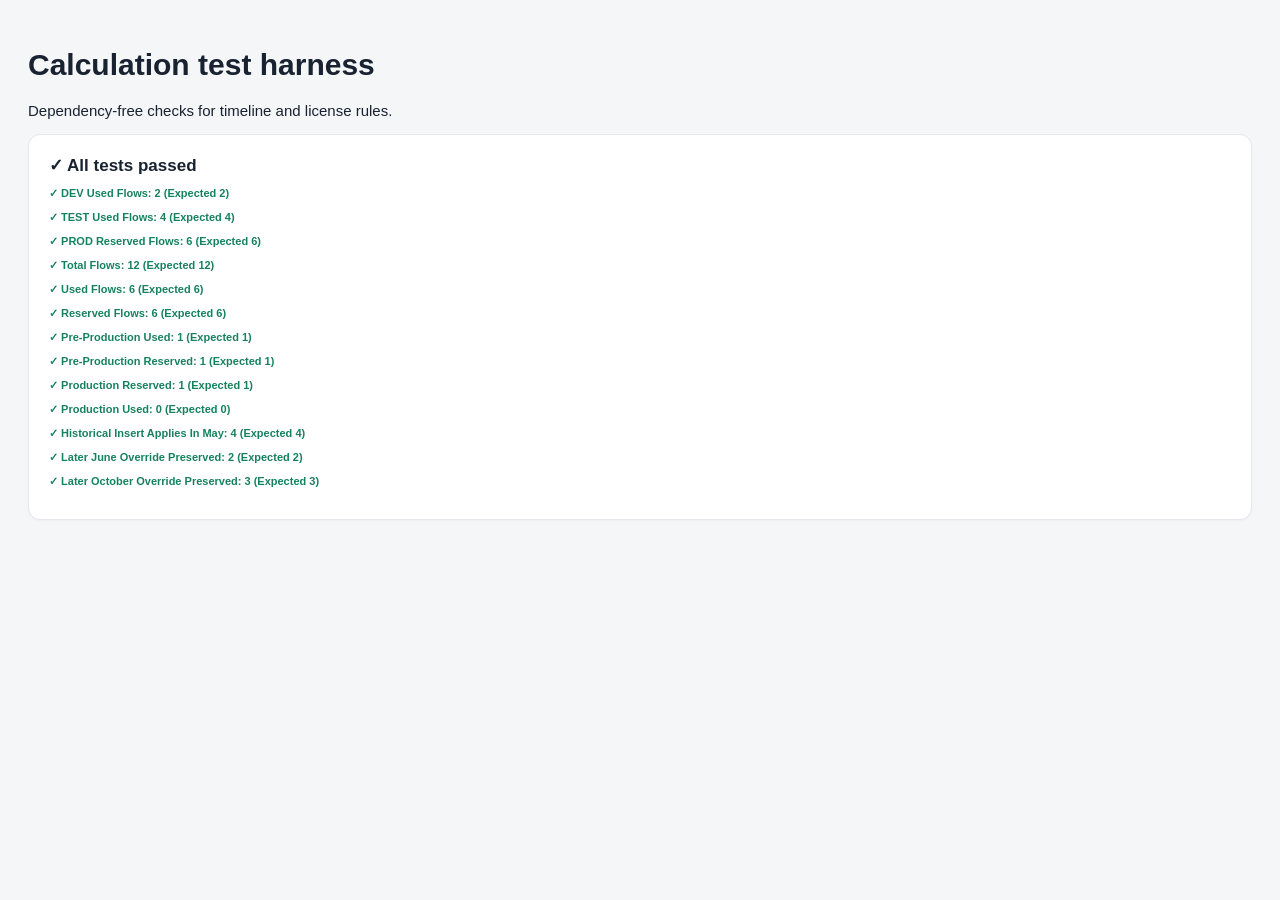
==== mulesoft-cost-estimator/tests.html @ 79ee87be "Add MuleSoft license capacity planner" ====
<!doctype html><html lang="en"><head><meta charset="utf-8"><title>Capacity calculation tests</title><link rel="stylesheet" href="styles.css"></head><body><main><h1>Calculation test harness</h1><p>Dependency-free checks for timeline and license rules.</p><div id="results" class="panel"></div></main><script src="js/timelines.js"></script><script src="js/storage.js"></script><script src="js/validation.js"></script><script src="js/calculations.js"></script><script src="js/tests.js"></script></body></html>
---- mulesoft-cost-estimator/styles.css ----
:root{--ink:#182230;--muted:#667085;--line:#e4e7ec;--bg:#f4f6f8;--panel:#fff;--nav:#101828;--blue:#1769e0;--blue-soft:#eaf2ff;--teal:#087f8c;--green:#16825d;--amber:#b54708;--amber-soft:#fff4e5;--red:#c4320a;--red-soft:#fff0ed;--shadow:0 10px 30px rgba(16,24,40,.1);font-family:Inter,ui-sans-serif,-apple-system,BlinkMacSystemFont,"Segoe UI",sans-serif;color:var(--ink);font-size:15px}*{box-sizing:border-box}body{margin:0;background:var(--bg);min-width:320px}button,input,select,textarea{font:inherit}button{cursor:pointer}.skip-link{position:fixed;left:1rem;top:-4rem;z-index:20;background:#fff;padding:.75rem}.skip-link:focus{top:1rem}.topbar{height:72px;background:#fff;border-bottom:1px solid var(--line);display:flex;align-items:center;padding:0 24px;position:sticky;top:0;z-index:5;gap:24px}.brand{display:flex;align-items:center;gap:12px;min-width:275px}.brand-mark{display:grid;place-items:center;width:36px;height:36px;border-radius:10px;background:linear-gradient(145deg,#2478ef,#084ca9);color:#fff;font-weight:800}.brand small,.sidebar-note small{display:block;color:var(--muted);font-size:11px;margin-top:2px}.month-controls{display:flex;align-items:center;gap:6px;margin-left:auto}.month-controls input{border:1px solid var(--line);border-radius:8px;padding:8px 10px;font-weight:650}.icon-button,.quiet-button,.primary-button,.danger-button{border:1px solid var(--line);background:#fff;border-radius:8px;padding:8px 12px;color:var(--ink)}.icon-button{font-size:20px;line-height:1;padding:7px 10px}.primary-button{background:var(--blue);border-color:var(--blue);color:#fff;font-weight:650}.danger-button{color:var(--red);border-color:#f4b9aa}.quiet-button:hover,.icon-button:hover{background:#f8fafc}.mode-switch{display:flex;background:#f2f4f7;padding:3px;border-radius:9px}.mode-switch button{border:0;background:transparent;padding:7px 12px;border-radius:7px;color:var(--muted)}.mode-switch button.active{background:#fff;color:var(--ink);box-shadow:0 1px 3px #cdd2d9;font-weight:650}.app-shell{display:grid;grid-template-columns:224px 1fr;min-height:calc(100vh - 72px)}.sidebar{background:var(--nav);padding:18px 12px;display:flex;flex-direction:column;position:sticky;top:72px;height:calc(100vh - 72px)}.sidebar nav{display:grid;gap:4px}.nav-item{border:0;background:transparent;color:#aeb8c8;border-radius:8px;text-align:left;padding:11px 13px;display:flex;gap:11px;align-items:center}.nav-item:hover,.nav-item.active{background:#263348;color:#fff}.nav-item.active{box-shadow:inset 3px 0 #61a6ff}.sidebar-note{margin-top:auto;border-top:1px solid #344054;padding:17px 8px 4px;display:flex;color:#fff;gap:9px;align-items:center}.status-dot{width:8px;height:8px;background:#32d583;border-radius:50%}main{padding:28px;min-width:0}.view{display:none}.view.active{display:block}.page-head{display:flex;justify-content:space-between;align-items:flex-start;gap:20px;margin-bottom:22px}.page-head h1{margin:3px 0 5px;font-size:27px;letter-spacing:-.02em}.page-head p{margin:0;color:var(--muted)}.eyebrow{text-transform:uppercase;letter-spacing:.09em;font-size:11px;font-weight:750;color:var(--blue);margin:0}.actions{display:flex;gap:8px;flex-wrap:wrap}.metric-grid{display:grid;grid-template-columns:repeat(3,minmax(0,1fr));gap:16px}.pool-card,.panel,.stat-card{background:#fff;border:1px solid var(--line);border-radius:12px;box-shadow:0 1px 2px rgba(16,24,40,.03)}.pool-card{padding:20px;border-top:3px solid var(--blue)}.pool-card.warning{border-top-color:var(--amber)}.pool-card.danger{border-top-color:var(--red)}.pool-head{display:flex;justify-content:space-between;align-items:center}.pool-head h2{font-size:16px;margin:0}.badge{font-size:11px;padding:4px 8px;border-radius:999px;background:#eef2f6;color:#475467;font-weight:700}.badge.good{background:#e9f8f1;color:var(--green)}.badge.warn{background:var(--amber-soft);color:var(--amber)}.badge.bad{background:var(--red-soft);color:var(--red)}.big-number{font-size:34px;font-weight:750;margin:17px 0 2px;letter-spacing:-.03em}.big-number small{font-size:12px;color:var(--muted);font-weight:500}.meter{height:8px;background:#eef1f4;border-radius:5px;overflow:hidden;margin:14px 0}.meter span{display:block;background:var(--blue);height:100%;border-radius:5px}.danger .meter span{background:var(--red)}.pool-stats{display:grid;grid-template-columns:repeat(3,1fr);border-top:1px solid var(--line);padding-top:14px;gap:8px}.pool-stats span{font-size:11px;color:var(--muted);display:block}.pool-stats strong{display:block;margin-top:3px}.dashboard-grid{display:grid;grid-template-columns:1.5fr 1fr;gap:16px;margin-top:16px}.panel{padding:20px;margin-bottom:16px}.panel h2{font-size:17px;margin:0 0 4px}.panel-sub{color:var(--muted);font-size:13px;margin:0 0 18px}.breakdown-row{display:grid;grid-template-columns:90px 1fr auto;gap:12px;align-items:center;margin:14px 0}.bar{height:10px;background:#edf0f3;border-radius:6px;overflow:hidden;display:flex}.bar .used{background:var(--blue)}.bar .reserved{background:#f79009}.legend{display:flex;gap:16px;font-size:12px;color:var(--muted);margin-top:16px}.legend i{display:inline-block;width:8px;height:8px;border-radius:2px;margin-right:5px}.kpi-row{display:grid;grid-template-columns:repeat(4,1fr);gap:10px}.stat-card{padding:14px}.stat-card strong{font-size:23px;display:block}.stat-card span{color:var(--muted);font-size:12px}.warning-list{display:grid;gap:10px}.warning-item{display:flex;gap:10px;background:var(--amber-soft);border:1px solid #fedf89;border-radius:8px;padding:11px;color:#7a2e0e;font-size:13px}.empty{padding:38px;text-align:center;border:1px dashed #cfd4dc;border-radius:10px;color:var(--muted)}.toolbar{background:#fff;border:1px solid var(--line);border-radius:10px;padding:10px;display:flex;gap:10px;margin-bottom:14px;flex-wrap:wrap}.toolbar input,.toolbar select{border:1px solid var(--line);border-radius:7px;padding:8px 10px;background:#fff}.toolbar input[type=search]{min-width:240px;flex:1}.table-wrap{overflow:auto;background:#fff;border:1px solid var(--line);border-radius:11px}table{width:100%;border-collapse:collapse;white-space:nowrap}th{text-transform:uppercase;font-size:10px;letter-spacing:.06em;color:var(--muted);background:#f9fafb;text-align:left;padding:11px 13px;border-bottom:1px solid var(--line)}td{padding:13px;border-bottom:1px solid #edf0f2;font-size:13px}tr:last-child td{border:0}td strong{display:block}.subtle{font-size:11px;color:var(--muted)}.row-actions{display:flex;gap:4px}.row-actions button{border:0;background:transparent;color:var(--blue);padding:4px;font-size:12px}.state{font-size:11px;font-weight:700;text-transform:capitalize}.state.used{color:var(--green)}.state.reserved{color:var(--amber)}.state.inactive,.state.not-managed{color:var(--muted)}dialog{border:0;border-radius:14px;width:min(760px,calc(100% - 30px));padding:0;box-shadow:var(--shadow);max-height:90vh}dialog::backdrop{background:rgba(16,24,40,.55)}.modal-head{padding:20px 22px 16px;border-bottom:1px solid var(--line);display:flex;justify-content:space-between;align-items:flex-start}.modal-head h2{margin:4px 0 0;font-size:21px}.modal-body{padding:20px 22px;max-height:65vh;overflow:auto}.modal-actions{padding:14px 22px;border-top:1px solid var(--line);display:flex;justify-content:flex-end;gap:8px}.form-grid{display:grid;grid-template-columns:1fr 1fr;gap:14px}.field{display:grid;gap:6px}.field.full{grid-column:1/-1}.field label,.group-label{font-size:12px;font-weight:700;color:#344054}.field input,.field select,.field textarea{border:1px solid #d0d5dd;border-radius:8px;padding:9px 11px;width:100%}.field textarea{min-height:72px;resize:vertical}.env-box{border:1px solid var(--line);border-radius:9px;padding:13px}.env-grid{display:grid;grid-template-columns:repeat(3,1fr);gap:10px}.env-box h3{font-size:13px;margin:0 0 10px}.advisory{background:var(--amber-soft);border-left:3px solid #f79009;padding:11px 13px;margin:10px 0;font-size:13px}.data-actions{display:grid;grid-template-columns:repeat(2,1fr);gap:14px}.action-tile{border:1px solid var(--line);border-radius:10px;padding:18px}.action-tile h3{margin:0 0 5px}.action-tile p{color:var(--muted);min-height:40px}.forecast-table td:first-child{font-weight:650}.toast{position:fixed;right:24px;bottom:24px;background:#182230;color:#fff;padding:12px 16px;border-radius:9px;z-index:30;box-shadow:var(--shadow)}.sr-only{position:absolute;width:1px;height:1px;overflow:hidden;clip:rect(0,0,0,0)}@media(max-width:980px){.brand{min-width:auto}.brand div{display:none}.app-shell{grid-template-columns:68px 1fr}.sidebar{padding:12px 8px}.nav-item{font-size:0;justify-content:center}.nav-item span{font-size:18px}.sidebar-note{display:none}.dashboard-grid{grid-template-columns:1fr}.metric-grid{grid-template-columns:1fr}.topbar{gap:8px}.quiet-button#today-month{display:none}}@media(max-width:650px){.topbar{height:auto;flex-wrap:wrap;padding:10px 14px}.mode-switch{order:3;width:100%}.mode-switch button{flex:1}.app-shell{display:block}.sidebar{position:sticky;top:118px;height:auto;z-index:4;padding:6px;overflow:auto}.sidebar nav{display:flex}.nav-item{min-width:44px}.brand{display:none}.month-controls{margin:auto}.sidebar-note{display:none}main{padding:16px}.page-head{display:block}.page-head .actions{margin-top:13px}.kpi-row,.data-actions,.form-grid,.env-grid{grid-template-columns:1fr}.field.full{grid-column:auto}.pool-stats{grid-template-columns:repeat(3,1fr)}}
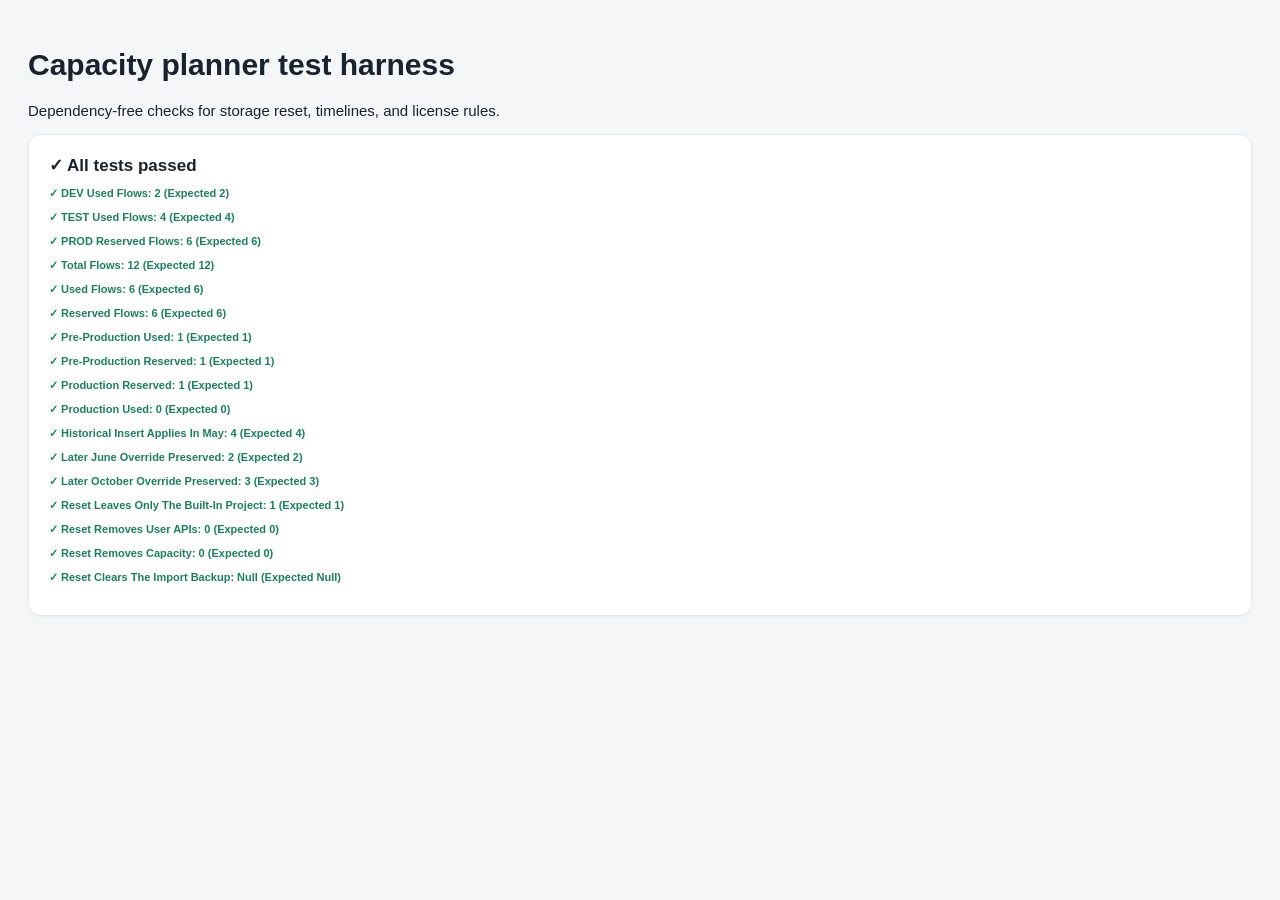
==== commit 2b563be3: "Add labs" ====
--- a/mulesoft-cost-estimator/tests.html
+++ b/mulesoft-cost-estimator/tests.html
@@ -1 +1 @@
-<!doctype html><html lang="en"><head><meta charset="utf-8"><title>Capacity calculation tests</title><link rel="stylesheet" href="styles.css"></head><body><main><h1>Calculation test harness</h1><p>Dependency-free checks for timeline and license rules.</p><div id="results" class="panel"></div></main><script src="js/timelines.js"></script><script src="js/storage.js"></script><script src="js/validation.js"></script><script src="js/calculations.js"></script><script src="js/tests.js"></script></body></html>
+<!doctype html><html lang="en"><head><meta charset="utf-8"><title>Capacity planner tests</title><link rel="stylesheet" href="styles.css"></head><body><main><h1>Capacity planner test harness</h1><p>Dependency-free checks for storage reset, timelines, and license rules.</p><div id="results" class="panel"></div></main><script src="js/timelines.js"></script><script src="js/storage.js"></script><script src="js/validation.js"></script><script src="js/calculations.js"></script><script src="js/tests.js"></script></body></html>
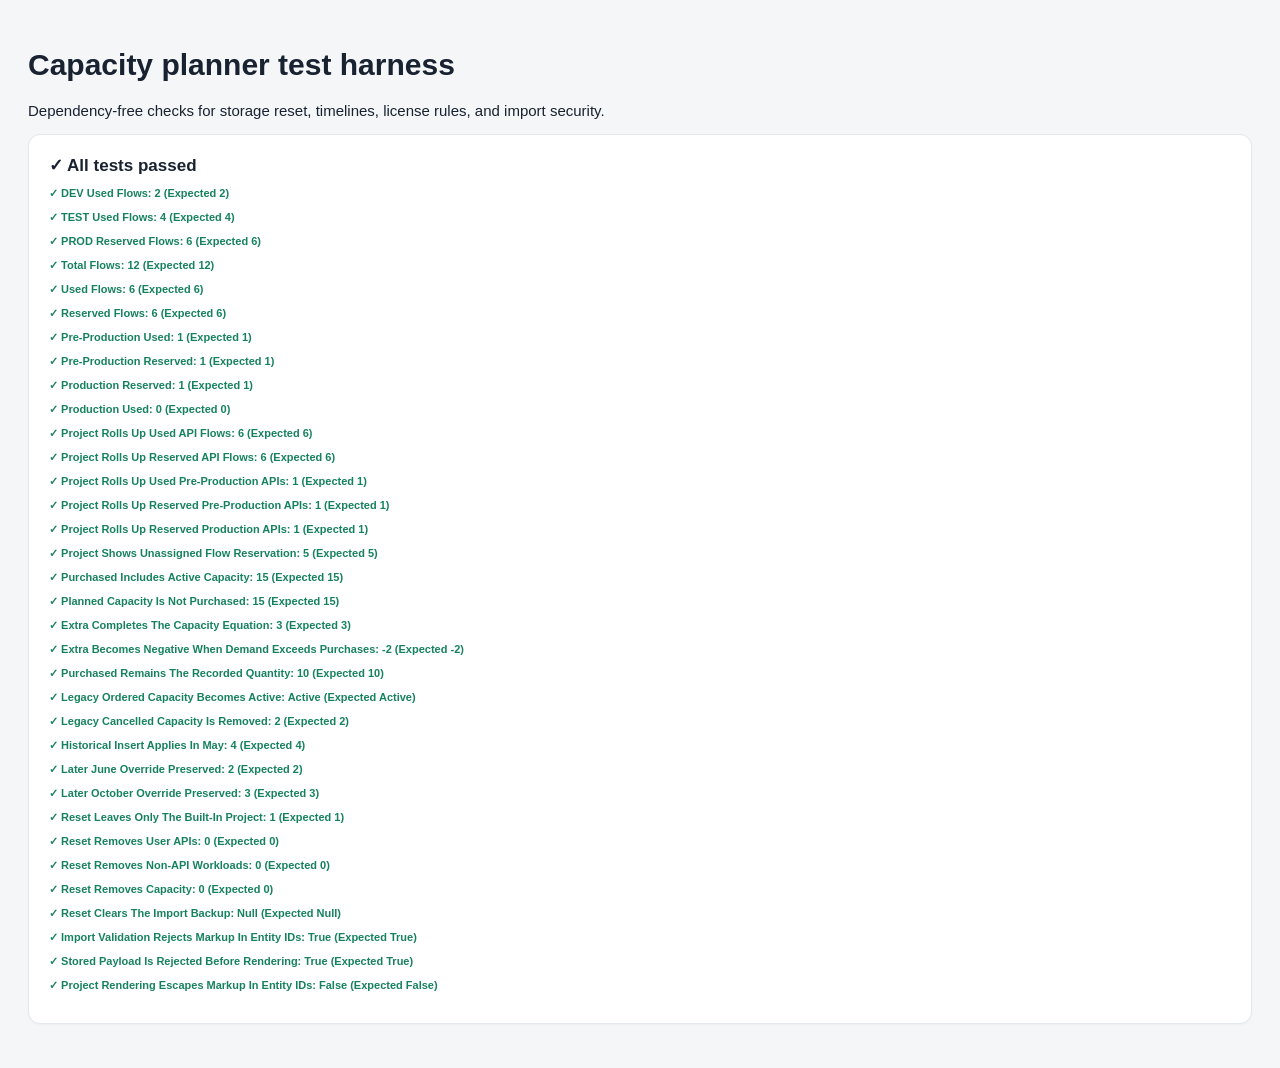
==== commit 80a9d8a0: "update" ====
--- a/mulesoft-cost-estimator/tests.html
+++ b/mulesoft-cost-estimator/tests.html
@@ -1 +1 @@
-<!doctype html><html lang="en"><head><meta charset="utf-8"><title>Capacity planner tests</title><link rel="stylesheet" href="styles.css"></head><body><main><h1>Capacity planner test harness</h1><p>Dependency-free checks for storage reset, timelines, and license rules.</p><div id="results" class="panel"></div></main><script src="js/timelines.js"></script><script src="js/storage.js"></script><script src="js/validation.js"></script><script src="js/calculations.js"></script><script src="js/tests.js"></script></body></html>
+<!doctype html><html lang="en"><head><meta charset="utf-8"><title>Capacity planner tests</title><link rel="stylesheet" href="styles.css"></head><body><main><h1>Capacity planner test harness</h1><p>Dependency-free checks for storage reset, timelines, license rules, and import security.</p><div id="results" class="panel"></div></main><script src="js/timelines.js"></script><script src="js/storage.js"></script><script src="js/validation.js"></script><script src="js/calculations.js"></script><script src="js/ui.js"></script><script src="js/tests.js"></script></body></html>
--- a/mulesoft-cost-estimator/styles.css
+++ b/mulesoft-cost-estimator/styles.css
@@ -1 +1,725 @@
-:root{--ink:#182230;--muted:#667085;--line:#e4e7ec;--bg:#f4f6f8;--panel:#fff;--nav:#101828;--blue:#1769e0;--blue-soft:#eaf2ff;--teal:#087f8c;--green:#16825d;--amber:#b54708;--amber-soft:#fff4e5;--red:#c4320a;--red-soft:#fff0ed;--shadow:0 10px 30px rgba(16,24,40,.1);font-family:Inter,ui-sans-serif,-apple-system,BlinkMacSystemFont,"Segoe UI",sans-serif;color:var(--ink);font-size:15px}*{box-sizing:border-box}body{margin:0;background:var(--bg);min-width:320px}button,input,select,textarea{font:inherit}button{cursor:pointer}.skip-link{position:fixed;left:1rem;top:-4rem;z-index:20;background:#fff;padding:.75rem}.skip-link:focus{top:1rem}.topbar{height:72px;background:#fff;border-bottom:1px solid var(--line);display:flex;align-items:center;padding:0 24px;position:sticky;top:0;z-index:5;gap:24px}.brand{display:flex;align-items:center;gap:12px;min-width:275px}.brand-mark{display:grid;place-items:center;width:36px;height:36px;border-radius:10px;background:linear-gradient(145deg,#2478ef,#084ca9);color:#fff;font-weight:800}.brand small,.sidebar-note small{display:block;color:var(--muted);font-size:11px;margin-top:2px}.month-controls{display:flex;align-items:center;gap:6px;margin-left:auto}.month-controls input{border:1px solid var(--line);border-radius:8px;padding:8px 10px;font-weight:650}.icon-button,.quiet-button,.primary-button,.danger-button{border:1px solid var(--line);background:#fff;border-radius:8px;padding:8px 12px;color:var(--ink)}.icon-button{font-size:20px;line-height:1;padding:7px 10px}.primary-button{background:var(--blue);border-color:var(--blue);color:#fff;font-weight:650}.danger-button{color:var(--red);border-color:#f4b9aa}.quiet-button:hover,.icon-button:hover{background:#f8fafc}.mode-switch{display:flex;background:#f2f4f7;padding:3px;border-radius:9px}.mode-switch button{border:0;background:transparent;padding:7px 12px;border-radius:7px;color:var(--muted)}.mode-switch button.active{background:#fff;color:var(--ink);box-shadow:0 1px 3px #cdd2d9;font-weight:650}.app-shell{display:grid;grid-template-columns:224px 1fr;min-height:calc(100vh - 72px)}.sidebar{background:var(--nav);padding:18px 12px;display:flex;flex-direction:column;position:sticky;top:72px;height:calc(100vh - 72px)}.sidebar nav{display:grid;gap:4px}.nav-item{border:0;background:transparent;color:#aeb8c8;border-radius:8px;text-align:left;padding:11px 13px;display:flex;gap:11px;align-items:center}.nav-item:hover,.nav-item.active{background:#263348;color:#fff}.nav-item.active{box-shadow:inset 3px 0 #61a6ff}.sidebar-note{margin-top:auto;border-top:1px solid #344054;padding:17px 8px 4px;display:flex;color:#fff;gap:9px;align-items:center}.status-dot{width:8px;height:8px;background:#32d583;border-radius:50%}main{padding:28px;min-width:0}.view{display:none}.view.active{display:block}.page-head{display:flex;justify-content:space-between;align-items:flex-start;gap:20px;margin-bottom:22px}.page-head h1{margin:3px 0 5px;font-size:27px;letter-spacing:-.02em}.page-head p{margin:0;color:var(--muted)}.eyebrow{text-transform:uppercase;letter-spacing:.09em;font-size:11px;font-weight:750;color:var(--blue);margin:0}.actions{display:flex;gap:8px;flex-wrap:wrap}.metric-grid{display:grid;grid-template-columns:repeat(3,minmax(0,1fr));gap:16px}.pool-card,.panel,.stat-card{background:#fff;border:1px solid var(--line);border-radius:12px;box-shadow:0 1px 2px rgba(16,24,40,.03)}.pool-card{padding:20px;border-top:3px solid var(--blue)}.pool-card.warning{border-top-color:var(--amber)}.pool-card.danger{border-top-color:var(--red)}.pool-head{display:flex;justify-content:space-between;align-items:center}.pool-head h2{font-size:16px;margin:0}.badge{font-size:11px;padding:4px 8px;border-radius:999px;background:#eef2f6;color:#475467;font-weight:700}.badge.good{background:#e9f8f1;color:var(--green)}.badge.warn{background:var(--amber-soft);color:var(--amber)}.badge.bad{background:var(--red-soft);color:var(--red)}.big-number{font-size:34px;font-weight:750;margin:17px 0 2px;letter-spacing:-.03em}.big-number small{font-size:12px;color:var(--muted);font-weight:500}.meter{height:8px;background:#eef1f4;border-radius:5px;overflow:hidden;margin:14px 0}.meter span{display:block;background:var(--blue);height:100%;border-radius:5px}.danger .meter span{background:var(--red)}.pool-stats{display:grid;grid-template-columns:repeat(3,1fr);border-top:1px solid var(--line);padding-top:14px;gap:8px}.pool-stats span{font-size:11px;color:var(--muted);display:block}.pool-stats strong{display:block;margin-top:3px}.dashboard-grid{display:grid;grid-template-columns:1.5fr 1fr;gap:16px;margin-top:16px}.panel{padding:20px;margin-bottom:16px}.panel h2{font-size:17px;margin:0 0 4px}.panel-sub{color:var(--muted);font-size:13px;margin:0 0 18px}.breakdown-row{display:grid;grid-template-columns:90px 1fr auto;gap:12px;align-items:center;margin:14px 0}.bar{height:10px;background:#edf0f3;border-radius:6px;overflow:hidden;display:flex}.bar .used{background:var(--blue)}.bar .reserved{background:#f79009}.legend{display:flex;gap:16px;font-size:12px;color:var(--muted);margin-top:16px}.legend i{display:inline-block;width:8px;height:8px;border-radius:2px;margin-right:5px}.kpi-row{display:grid;grid-template-columns:repeat(4,1fr);gap:10px}.stat-card{padding:14px}.stat-card strong{font-size:23px;display:block}.stat-card span{color:var(--muted);font-size:12px}.warning-list{display:grid;gap:10px}.warning-item{display:flex;gap:10px;background:var(--amber-soft);border:1px solid #fedf89;border-radius:8px;padding:11px;color:#7a2e0e;font-size:13px}.empty{padding:38px;text-align:center;border:1px dashed #cfd4dc;border-radius:10px;color:var(--muted)}.toolbar{background:#fff;border:1px solid var(--line);border-radius:10px;padding:10px;display:flex;gap:10px;margin-bottom:14px;flex-wrap:wrap}.toolbar input,.toolbar select{border:1px solid var(--line);border-radius:7px;padding:8px 10px;background:#fff}.toolbar input[type=search]{min-width:240px;flex:1}.table-wrap{overflow:auto;background:#fff;border:1px solid var(--line);border-radius:11px}table{width:100%;border-collapse:collapse;white-space:nowrap}th{text-transform:uppercase;font-size:10px;letter-spacing:.06em;color:var(--muted);background:#f9fafb;text-align:left;padding:11px 13px;border-bottom:1px solid var(--line)}td{padding:13px;border-bottom:1px solid #edf0f2;font-size:13px}tr:last-child td{border:0}td strong{display:block}.subtle{font-size:11px;color:var(--muted)}.row-actions{display:flex;gap:4px}.row-actions button{border:0;background:transparent;color:var(--blue);padding:4px;font-size:12px}.state{font-size:11px;font-weight:700;text-transform:capitalize}.state.used{color:var(--green)}.state.reserved{color:var(--amber)}.state.inactive,.state.not-managed{color:var(--muted)}dialog{border:0;border-radius:14px;width:min(760px,calc(100% - 30px));padding:0;box-shadow:var(--shadow);max-height:90vh}dialog::backdrop{background:rgba(16,24,40,.55)}.modal-head{padding:20px 22px 16px;border-bottom:1px solid var(--line);display:flex;justify-content:space-between;align-items:flex-start}.modal-head h2{margin:4px 0 0;font-size:21px}.modal-body{padding:20px 22px;max-height:65vh;overflow:auto}.modal-actions{padding:14px 22px;border-top:1px solid var(--line);display:flex;justify-content:flex-end;gap:8px}.form-grid{display:grid;grid-template-columns:1fr 1fr;gap:14px}.field{display:grid;gap:6px}.field.full{grid-column:1/-1}.field label,.group-label{font-size:12px;font-weight:700;color:#344054}.field input,.field select,.field textarea{border:1px solid #d0d5dd;border-radius:8px;padding:9px 11px;width:100%}.field textarea{min-height:72px;resize:vertical}.env-box{border:1px solid var(--line);border-radius:9px;padding:13px}.env-grid{display:grid;grid-template-columns:repeat(3,1fr);gap:10px}.env-box h3{font-size:13px;margin:0 0 10px}.advisory{background:var(--amber-soft);border-left:3px solid #f79009;padding:11px 13px;margin:10px 0;font-size:13px}.data-actions{display:grid;grid-template-columns:repeat(2,1fr);gap:14px}.action-tile{border:1px solid var(--line);border-radius:10px;padding:18px}.action-tile h3{margin:0 0 5px}.action-tile p{color:var(--muted);min-height:40px}.forecast-table td:first-child{font-weight:650}.toast{position:fixed;right:24px;bottom:24px;background:#182230;color:#fff;padding:12px 16px;border-radius:9px;z-index:30;box-shadow:var(--shadow)}.sr-only{position:absolute;width:1px;height:1px;overflow:hidden;clip:rect(0,0,0,0)}@media(max-width:980px){.brand{min-width:auto}.brand div{display:none}.app-shell{grid-template-columns:68px 1fr}.sidebar{padding:12px 8px}.nav-item{font-size:0;justify-content:center}.nav-item span{font-size:18px}.sidebar-note{display:none}.dashboard-grid{grid-template-columns:1fr}.metric-grid{grid-template-columns:1fr}.topbar{gap:8px}.quiet-button#today-month{display:none}}@media(max-width:650px){.topbar{height:auto;flex-wrap:wrap;padding:10px 14px}.mode-switch{order:3;width:100%}.mode-switch button{flex:1}.app-shell{display:block}.sidebar{position:sticky;top:118px;height:auto;z-index:4;padding:6px;overflow:auto}.sidebar nav{display:flex}.nav-item{min-width:44px}.brand{display:none}.month-controls{margin:auto}.sidebar-note{display:none}main{padding:16px}.page-head{display:block}.page-head .actions{margin-top:13px}.kpi-row,.data-actions,.form-grid,.env-grid{grid-template-columns:1fr}.field.full{grid-column:auto}.pool-stats{grid-template-columns:repeat(3,1fr)}}
+:root {
+  --ink: #182230;
+  --muted: #667085;
+  --line: #e4e7ec;
+  --bg: #f4f6f8;
+  --panel: #fff;
+  --nav: #101828;
+  --blue: #1769e0;
+  --blue-soft: #eaf2ff;
+  --teal: #087f8c;
+  --green: #16825d;
+  --amber: #b54708;
+  --amber-soft: #fff4e5;
+  --red: #c4320a;
+  --red-soft: #fff0ed;
+  --shadow: 0 10px 30px rgba(16, 24, 40, 0.1);
+  font-family:
+    Inter,
+    ui-sans-serif,
+    -apple-system,
+    BlinkMacSystemFont,
+    "Segoe UI",
+    sans-serif;
+  color: var(--ink);
+  font-size: 15px;
+}
+* {
+  box-sizing: border-box;
+}
+body {
+  margin: 0;
+  background: var(--bg);
+  min-width: 320px;
+}
+button,
+input,
+select,
+textarea {
+  font: inherit;
+}
+button {
+  cursor: pointer;
+}
+.skip-link {
+  position: fixed;
+  left: 1rem;
+  top: -4rem;
+  z-index: 20;
+  background: #fff;
+  padding: 0.75rem;
+}
+.skip-link:focus {
+  top: 1rem;
+}
+.topbar {
+  height: 72px;
+  background: #fff;
+  border-bottom: 1px solid var(--line);
+  display: flex;
+  align-items: center;
+  padding: 0 24px;
+  position: sticky;
+  top: 0;
+  z-index: 5;
+  gap: 24px;
+}
+.brand {
+  display: flex;
+  align-items: center;
+  gap: 12px;
+  min-width: 275px;
+}
+.brand-mark {
+  display: grid;
+  place-items: center;
+  width: 36px;
+  height: 36px;
+  border-radius: 10px;
+  background: linear-gradient(145deg, #2478ef, #084ca9);
+  color: #fff;
+  font-weight: 800;
+}
+.brand small,
+.sidebar-note small {
+  display: block;
+  color: var(--muted);
+  font-size: 11px;
+  margin-top: 2px;
+}
+.month-controls {
+  display: flex;
+  align-items: center;
+  gap: 6px;
+  margin-left: auto;
+}
+.month-controls input {
+  border: 1px solid var(--line);
+  border-radius: 8px;
+  padding: 8px 10px;
+  font-weight: 650;
+}
+.icon-button,
+.quiet-button,
+.primary-button,
+.danger-button {
+  border: 1px solid var(--line);
+  background: #fff;
+  border-radius: 8px;
+  padding: 8px 12px;
+  color: var(--ink);
+}
+.icon-button {
+  font-size: 20px;
+  line-height: 1;
+  padding: 7px 10px;
+}
+.primary-button {
+  background: var(--blue);
+  border-color: var(--blue);
+  color: #fff;
+  font-weight: 650;
+}
+.danger-button {
+  color: var(--red);
+  border-color: #f4b9aa;
+}
+.quiet-button:hover,
+.icon-button:hover {
+  background: #f8fafc;
+}
+.mode-switch {
+  display: flex;
+  background: #f2f4f7;
+  padding: 3px;
+  border-radius: 9px;
+}
+.mode-switch button {
+  border: 0;
+  background: transparent;
+  padding: 7px 12px;
+  border-radius: 7px;
+  color: var(--muted);
+}
+.mode-switch button.active {
+  background: #fff;
+  color: var(--ink);
+  box-shadow: 0 1px 3px #cdd2d9;
+  font-weight: 650;
+}
+.app-shell {
+  display: grid;
+  grid-template-columns: 224px 1fr;
+  min-height: calc(100vh - 72px);
+}
+.sidebar {
+  background: var(--nav);
+  padding: 18px 12px;
+  display: flex;
+  flex-direction: column;
+  position: sticky;
+  top: 72px;
+  height: calc(100vh - 72px);
+}
+.sidebar nav {
+  display: grid;
+  gap: 4px;
+}
+.nav-item {
+  border: 0;
+  background: transparent;
+  color: #aeb8c8;
+  border-radius: 8px;
+  text-align: left;
+  padding: 11px 13px;
+  display: flex;
+  gap: 11px;
+  align-items: center;
+}
+.nav-item:hover,
+.nav-item.active {
+  background: #263348;
+  color: #fff;
+}
+.nav-item.active {
+  box-shadow: inset 3px 0 #61a6ff;
+}
+.sidebar-note {
+  margin-top: auto;
+  border-top: 1px solid #344054;
+  padding: 17px 8px 4px;
+  display: flex;
+  color: #fff;
+  gap: 9px;
+  align-items: center;
+}
+.status-dot {
+  width: 8px;
+  height: 8px;
+  background: #32d583;
+  border-radius: 50%;
+}
+main {
+  padding: 28px;
+  min-width: 0;
+}
+.view {
+  display: none;
+}
+.view.active {
+  display: block;
+}
+.page-head {
+  display: flex;
+  justify-content: space-between;
+  align-items: flex-start;
+  gap: 20px;
+  margin-bottom: 22px;
+}
+.page-head h1 {
+  margin: 3px 0 5px;
+  font-size: 27px;
+  letter-spacing: -0.02em;
+}
+.page-head p {
+  margin: 0;
+  color: var(--muted);
+}
+.eyebrow {
+  text-transform: uppercase;
+  letter-spacing: 0.09em;
+  font-size: 11px;
+  font-weight: 750;
+  color: var(--blue);
+  margin: 0;
+}
+.actions {
+  display: flex;
+  gap: 8px;
+  flex-wrap: wrap;
+}
+.metric-grid {
+  display: grid;
+  grid-template-columns: repeat(3, minmax(0, 1fr));
+  gap: 16px;
+}
+.pool-card,
+.panel,
+.stat-card {
+  background: #fff;
+  border: 1px solid var(--line);
+  border-radius: 12px;
+  box-shadow: 0 1px 2px rgba(16, 24, 40, 0.03);
+}
+.pool-card {
+  padding: 20px;
+  border-top: 3px solid var(--blue);
+}
+.pool-card.warning {
+  border-top-color: var(--amber);
+}
+.pool-card.danger {
+  border-top-color: var(--red);
+}
+.pool-head {
+  display: flex;
+  justify-content: space-between;
+  align-items: center;
+}
+.pool-head h2 {
+  font-size: 16px;
+  margin: 0;
+}
+.badge {
+  font-size: 11px;
+  padding: 4px 8px;
+  border-radius: 999px;
+  background: #eef2f6;
+  color: #475467;
+  font-weight: 700;
+}
+.badge.good {
+  background: #e9f8f1;
+  color: var(--green);
+}
+.badge.warn {
+  background: var(--amber-soft);
+  color: var(--amber);
+}
+.badge.bad {
+  background: var(--red-soft);
+  color: var(--red);
+}
+.big-number {
+  font-size: 34px;
+  font-weight: 750;
+  margin: 17px 0 2px;
+  letter-spacing: -0.03em;
+}
+.big-number small {
+  font-size: 12px;
+  color: var(--muted);
+  font-weight: 500;
+}
+.meter {
+  height: 8px;
+  background: #eef1f4;
+  border-radius: 5px;
+  overflow: hidden;
+  margin: 14px 0;
+}
+.meter span {
+  display: block;
+  background: var(--blue);
+  height: 100%;
+  border-radius: 5px;
+}
+.danger .meter span {
+  background: var(--red);
+}
+.pool-stats {
+  display: grid;
+  grid-template-columns: repeat(3, 1fr);
+  border-top: 1px solid var(--line);
+  padding-top: 14px;
+  gap: 8px;
+}
+.pool-stats span {
+  font-size: 11px;
+  color: var(--muted);
+  display: block;
+}
+.pool-stats strong {
+  display: block;
+  margin-top: 3px;
+}
+.dashboard-grid {
+  display: grid;
+  grid-template-columns: 1.5fr 1fr;
+  gap: 16px;
+  margin-top: 16px;
+}
+.panel {
+  padding: 20px;
+  margin-bottom: 16px;
+}
+.panel h2 {
+  font-size: 17px;
+  margin: 0 0 4px;
+}
+.panel-sub {
+  color: var(--muted);
+  font-size: 13px;
+  margin: 0 0 18px;
+}
+.breakdown-row {
+  display: grid;
+  grid-template-columns: 90px 1fr auto;
+  gap: 12px;
+  align-items: center;
+  margin: 14px 0;
+}
+.bar {
+  height: 10px;
+  background: #edf0f3;
+  border-radius: 6px;
+  overflow: hidden;
+  display: flex;
+}
+.bar .used {
+  background: var(--blue);
+}
+.bar .reserved {
+  background: #f79009;
+}
+.legend {
+  display: flex;
+  gap: 16px;
+  font-size: 12px;
+  color: var(--muted);
+  margin-top: 16px;
+}
+.legend i {
+  display: inline-block;
+  width: 8px;
+  height: 8px;
+  border-radius: 2px;
+  margin-right: 5px;
+}
+.kpi-row {
+  display: grid;
+  grid-template-columns: repeat(4, 1fr);
+  gap: 10px;
+}
+.stat-card {
+  padding: 14px;
+}
+.stat-card strong {
+  font-size: 23px;
+  display: block;
+}
+.stat-card span {
+  color: var(--muted);
+  font-size: 12px;
+}
+.warning-list {
+  display: grid;
+  gap: 10px;
+}
+.warning-item {
+  display: flex;
+  gap: 10px;
+  background: var(--amber-soft);
+  border: 1px solid #fedf89;
+  border-radius: 8px;
+  padding: 11px;
+  color: #7a2e0e;
+  font-size: 13px;
+}
+.empty {
+  padding: 38px;
+  text-align: center;
+  border: 1px dashed #cfd4dc;
+  border-radius: 10px;
+  color: var(--muted);
+}
+.toolbar {
+  background: #fff;
+  border: 1px solid var(--line);
+  border-radius: 10px;
+  padding: 10px;
+  display: flex;
+  gap: 10px;
+  margin-bottom: 14px;
+  flex-wrap: wrap;
+}
+.toolbar input,
+.toolbar select {
+  border: 1px solid var(--line);
+  border-radius: 7px;
+  padding: 8px 10px;
+  background: #fff;
+}
+.toolbar input[type="search"] {
+  min-width: 240px;
+  flex: 1;
+}
+.table-wrap {
+  overflow: auto;
+  background: #fff;
+  border: 1px solid var(--line);
+  border-radius: 11px;
+}
+table {
+  width: 100%;
+  border-collapse: collapse;
+  white-space: nowrap;
+}
+th {
+  text-transform: uppercase;
+  font-size: 10px;
+  letter-spacing: 0.06em;
+  color: var(--muted);
+  background: #f9fafb;
+  text-align: left;
+  padding: 11px 13px;
+  border-bottom: 1px solid var(--line);
+}
+td {
+  padding: 13px;
+  border-bottom: 1px solid #edf0f2;
+  font-size: 13px;
+}
+tr:last-child td {
+  border: 0;
+}
+td strong {
+  display: block;
+}
+.subtle {
+  font-size: 11px;
+  color: var(--muted);
+}
+.row-actions {
+  display: flex;
+  gap: 4px;
+}
+.row-actions button {
+  border: 0;
+  background: transparent;
+  color: var(--blue);
+  padding: 4px;
+  font-size: 12px;
+}
+.state {
+  font-size: 11px;
+  font-weight: 700;
+  text-transform: capitalize;
+}
+.state.used {
+  color: var(--green);
+}
+.state.reserved {
+  color: var(--amber);
+}
+.state.inactive,
+.state.not-managed {
+  color: var(--muted);
+}
+dialog {
+  border: 0;
+  border-radius: 14px;
+  width: min(760px, calc(100% - 30px));
+  padding: 0;
+  box-shadow: var(--shadow);
+  max-height: 90vh;
+}
+dialog::backdrop {
+  background: rgba(16, 24, 40, 0.55);
+}
+.modal-head {
+  padding: 20px 22px 16px;
+  border-bottom: 1px solid var(--line);
+  display: flex;
+  justify-content: space-between;
+  align-items: flex-start;
+}
+.modal-head h2 {
+  margin: 4px 0 0;
+  font-size: 21px;
+}
+.modal-body {
+  padding: 20px 22px;
+  max-height: 65vh;
+  overflow: auto;
+}
+.modal-actions {
+  padding: 14px 22px;
+  border-top: 1px solid var(--line);
+  display: flex;
+  justify-content: flex-end;
+  gap: 8px;
+}
+.form-grid {
+  display: grid;
+  grid-template-columns: 1fr 1fr;
+  gap: 14px;
+}
+.field {
+  display: grid;
+  gap: 6px;
+}
+.field.full {
+  grid-column: 1/-1;
+}
+.field label,
+.group-label {
+  font-size: 12px;
+  font-weight: 700;
+  color: #344054;
+}
+.field input,
+.field select,
+.field textarea {
+  border: 1px solid #d0d5dd;
+  border-radius: 8px;
+  padding: 9px 11px;
+  width: 100%;
+}
+.field textarea {
+  min-height: 72px;
+  resize: vertical;
+}
+.env-box {
+  border: 1px solid var(--line);
+  border-radius: 9px;
+  padding: 13px;
+}
+.env-grid {
+  display: grid;
+  grid-template-columns: repeat(3, 1fr);
+  gap: 10px;
+}
+.env-box h3 {
+  font-size: 13px;
+  margin: 0 0 10px;
+}
+.advisory {
+  background: var(--amber-soft);
+  border-left: 3px solid #f79009;
+  padding: 11px 13px;
+  margin: 10px 0;
+  font-size: 13px;
+}
+.data-actions {
+  display: grid;
+  grid-template-columns: repeat(2, 1fr);
+  gap: 14px;
+}
+.action-tile {
+  border: 1px solid var(--line);
+  border-radius: 10px;
+  padding: 18px;
+}
+.action-tile h3 {
+  margin: 0 0 5px;
+}
+.action-tile p {
+  color: var(--muted);
+  min-height: 40px;
+}
+.toast {
+  position: fixed;
+  right: 24px;
+  bottom: 24px;
+  background: #182230;
+  color: #fff;
+  padding: 12px 16px;
+  border-radius: 9px;
+  z-index: 30;
+  box-shadow: var(--shadow);
+}
+.sr-only {
+  position: absolute;
+  width: 1px;
+  height: 1px;
+  overflow: hidden;
+  clip: rect(0, 0, 0, 0);
+}
+@media (max-width: 980px) {
+  .brand {
+    min-width: auto;
+  }
+  .brand div {
+    display: none;
+  }
+  .app-shell {
+    grid-template-columns: 68px 1fr;
+  }
+  .sidebar {
+    padding: 12px 8px;
+  }
+  .nav-item {
+    font-size: 0;
+    justify-content: center;
+  }
+  .nav-item span {
+    font-size: 18px;
+  }
+  .sidebar-note {
+    display: none;
+  }
+  .dashboard-grid {
+    grid-template-columns: 1fr;
+  }
+  .metric-grid {
+    grid-template-columns: 1fr;
+  }
+  .topbar {
+    gap: 8px;
+  }
+  .quiet-button#today-month {
+    display: none;
+  }
+}
+@media (max-width: 650px) {
+  .topbar {
+    height: auto;
+    flex-wrap: wrap;
+    padding: 10px 14px;
+  }
+  .mode-switch {
+    order: 3;
+    width: 100%;
+  }
+  .mode-switch button {
+    flex: 1;
+  }
+  .app-shell {
+    display: block;
+  }
+  .sidebar {
+    position: sticky;
+    top: 118px;
+    height: auto;
+    z-index: 4;
+    padding: 6px;
+    overflow: auto;
+  }
+  .sidebar nav {
+    display: flex;
+  }
+  .nav-item {
+    min-width: 44px;
+  }
+  .brand {
+    display: none;
+  }
+  .month-controls {
+    margin: auto;
+  }
+  .sidebar-note {
+    display: none;
+  }
+  main {
+    padding: 16px;
+  }
+  .page-head {
+    display: block;
+  }
+  .page-head .actions {
+    margin-top: 13px;
+  }
+  .kpi-row,
+  .data-actions,
+  .form-grid,
+  .env-grid {
+    grid-template-columns: 1fr;
+  }
+  .field.full {
+    grid-column: auto;
+  }
+  .pool-stats {
+    grid-template-columns: repeat(3, 1fr);
+  }
+}
